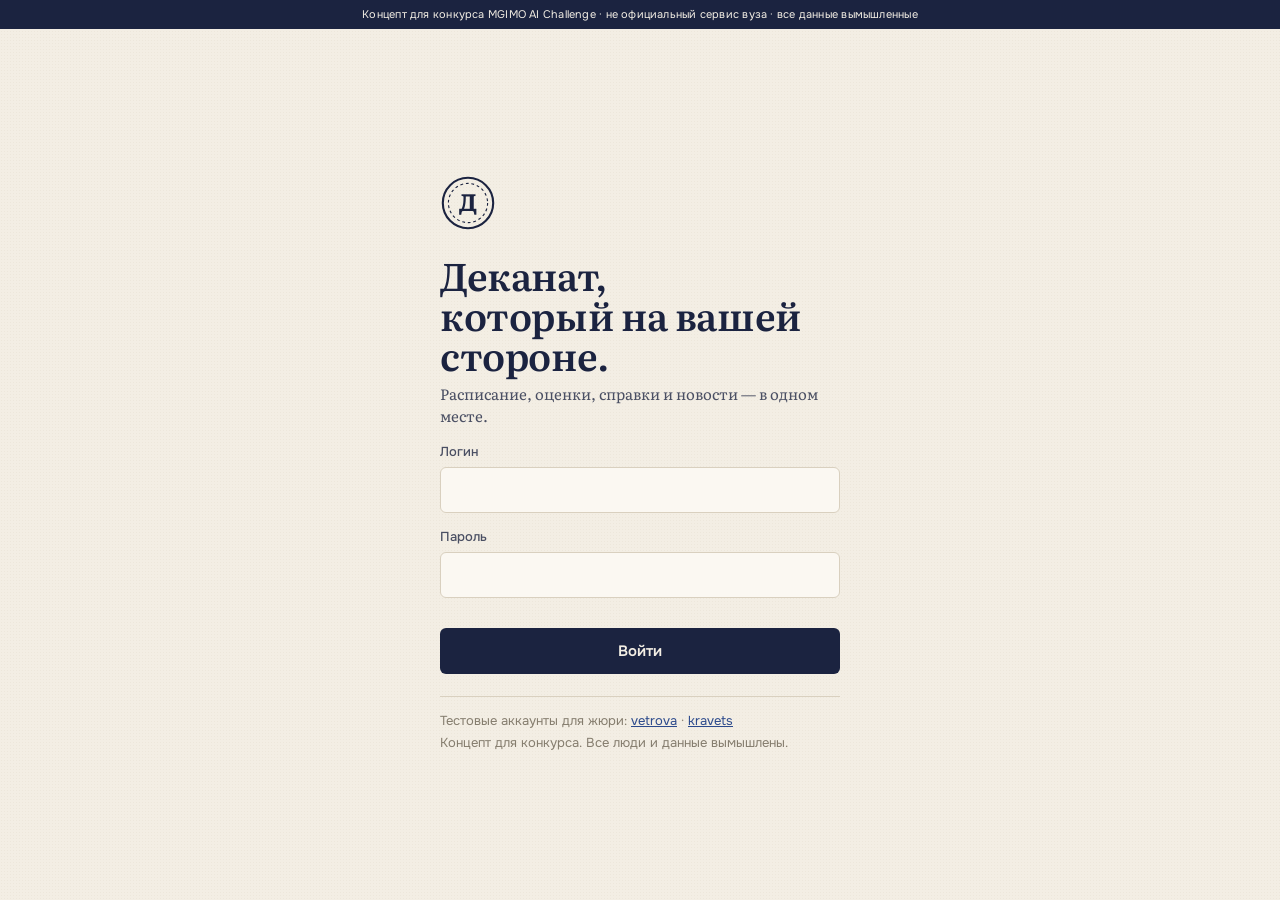
==== site/index.html @ aedb327c "Кабинет студента: вход с шифрованием данных, расписание, успеваемость, заявки, уведомления, профиль " ====
<!doctype html>
<html lang="ru">
<head>
<meta charset="utf-8">
<meta name="viewport" content="width=device-width, initial-scale=1, viewport-fit=cover">
<title>Деканат — концепт кабинета студента</title>
<meta name="description" content="Концепт личного кабинета студента для конкурса MGIMO AI Challenge. Не официальный сервис. Все данные вымышленные.">
<meta name="theme-color" content="#F3EEE4">
<link rel="preconnect" href="https://fonts.googleapis.com">
<link rel="preconnect" href="https://fonts.gstatic.com" crossorigin>
<link href="https://fonts.googleapis.com/css2?family=Literata:opsz,wght@7..72,400;7..72,600;7..72,700&family=Onest:wght@400;500;600&display=swap" rel="stylesheet">
<link rel="stylesheet" href="style.css">
</head>
<body>
<div class="concept">Концепт для конкурса MGIMO AI Challenge · не официальный сервис вуза · все данные вымышленные</div>
<div id="app" aria-live="polite"></div>
<script src="app.js"></script>
</body>
</html>
---- site/style.css ----
:root{
  --paper:#F3EEE4; --card:#FBF8F2; --ink:#1B2340; --ink2:#4A4F63; --muted:#857D6E;
  --rule:#D9D0BF; --red:#B8392A; --green:#2F6B4F; --amber:#A86A12; --blue:#2C4A8C;
  --serif:'Literata',Georgia,serif; --sans:'Onest',system-ui,sans-serif;
}
@media (prefers-color-scheme:dark){:root:not([data-theme="light"]){
  --paper:#13161F; --card:#1B1F2B; --ink:#EDE6D6; --ink2:#B9B2A3; --muted:#8C8576;
  --rule:#2E3342; --red:#E0705F; --green:#6DBE93; --amber:#E0A84E; --blue:#8FA9E8;
}}
:root[data-theme="dark"]{--paper:#13161F; --card:#1B1F2B; --ink:#EDE6D6; --ink2:#B9B2A3; --muted:#8C8576; --rule:#2E3342; --red:#E0705F; --green:#6DBE93; --amber:#E0A84E; --blue:#8FA9E8;}
*{box-sizing:border-box}
html,body{margin:0}
body{background:var(--paper);color:var(--ink);font:400 15px/1.5 var(--sans);-webkit-font-smoothing:antialiased;
  background-image:radial-gradient(rgba(120,100,60,.05) 1px,transparent 1px);background-size:3px 3px}
button,input,select,textarea{font:inherit;color:inherit}
a{color:inherit}
.concept{font-size:11px;letter-spacing:.02em;text-align:center;padding:6px 16px;background:var(--ink);color:var(--paper)}
.wrap{max-width:760px;margin:0 auto;padding:0 16px 110px}
h1,h2,h3{font-family:var(--serif);font-weight:600;margin:0;letter-spacing:-.01em}
.mast{display:flex;align-items:center;justify-content:space-between;padding:18px 0 12px;border-bottom:3px double var(--ink)}
.brand{display:flex;align-items:center;gap:10px;text-decoration:none}
.brand b{font-family:var(--serif);font-size:22px;font-weight:700}
.brand small{display:block;font-size:11px;color:var(--muted);letter-spacing:.08em;text-transform:uppercase}
.seal{width:38px;height:38px;flex:none}
.iconbtn{position:relative;border:1px solid var(--rule);background:var(--card);width:40px;height:40px;border-radius:50%;cursor:pointer;display:grid;place-items:center}
.iconbtn .dot{position:absolute;top:-3px;right:-3px;background:var(--red);color:#fff;font-size:10px;min-width:18px;height:18px;border-radius:9px;display:grid;place-items:center;padding:0 4px}
.dateline{display:flex;justify-content:space-between;font-size:12px;color:var(--muted);text-transform:uppercase;letter-spacing:.08em;padding:8px 0;border-bottom:1px solid var(--rule)}
.lead{padding:22px 0 8px}
.lead h1{font-size:clamp(26px,7vw,40px);line-height:1.12}
.lead p{font-family:var(--serif);font-size:17px;color:var(--ink2);margin:10px 0 0}
.sec{margin-top:26px}
.sec>h2{font-size:13px;font-family:var(--sans);font-weight:600;text-transform:uppercase;letter-spacing:.1em;color:var(--muted);display:flex;justify-content:space-between;align-items:baseline;padding-bottom:6px;border-bottom:1px solid var(--rule);margin-bottom:12px}
.sec>h2 a{text-transform:none;letter-spacing:0;font-weight:500;color:var(--blue);text-decoration:none}
.card{background:var(--card);border:1px solid var(--rule);border-radius:6px;padding:14px 16px}
.grid2{display:grid;gap:12px;grid-template-columns:1fr}
@media(min-width:620px){.grid2{grid-template-columns:1fr 1fr}}
.cls{display:grid;grid-template-columns:62px 1fr;gap:12px;padding:12px 0;border-bottom:1px dashed var(--rule)}
.cls:last-child{border-bottom:0}
.cls .t{font-variant-numeric:tabular-nums;font-weight:600}
.cls .t small{display:block;color:var(--muted);font-weight:400}
.cls h3{font-size:17px}
.cls .meta{color:var(--ink2);font-size:13px}
.cls.off h3,.cls.off .t{text-decoration:line-through;color:var(--muted)}
.cls.now{background:linear-gradient(90deg,rgba(184,57,42,.08),transparent);margin:0 -16px;padding-left:16px;padding-right:16px}
.flag{display:inline-block;font-size:12px;font-weight:600;padding:2px 8px;border-radius:3px;margin-top:6px}
.flag.r{background:rgba(184,57,42,.12);color:var(--red)} .flag.a{background:rgba(168,106,18,.13);color:var(--amber)} .flag.g{background:rgba(47,107,79,.13);color:var(--green)}
.days{display:flex;gap:6px;overflow-x:auto;padding-bottom:4px;margin-bottom:12px;scrollbar-width:none}
.days button{flex:none;border:1px solid var(--rule);background:var(--card);border-radius:6px;padding:8px 12px;cursor:pointer;text-align:center;min-width:54px}
.days button b{display:block;font-family:var(--serif);font-size:18px}
.days button small{font-size:11px;color:var(--muted);text-transform:uppercase}
.days button[aria-pressed="true"]{background:var(--ink);color:var(--paper);border-color:var(--ink)}
.days button[aria-pressed="true"] small{color:inherit;opacity:.7}
.days button .pip{display:block;width:5px;height:5px;border-radius:50%;background:var(--red);margin:3px auto 0}
.big{font-family:var(--serif);font-size:44px;font-weight:700;line-height:1}
.subj{padding:12px 0;border-bottom:1px dashed var(--rule)}
.subj:last-child{border:0}
.subj .row{display:flex;justify-content:space-between;gap:12px;align-items:baseline}
.subj h3{font-size:16px}
.pts{font-family:var(--serif);font-weight:700;font-size:20px;font-variant-numeric:tabular-nums}
.bar{height:6px;background:var(--rule);border-radius:3px;margin:8px 0 4px;position:relative;overflow:hidden}
.bar i{position:absolute;inset:0 auto 0 0;background:var(--ink);border-radius:3px}
.bar.low i{background:var(--red)}
.ticks{display:flex;justify-content:space-between;font-size:11px;color:var(--muted)}
details summary{cursor:pointer;font-size:13px;color:var(--blue);margin-top:4px}
details table{width:100%;font-size:13px;margin-top:6px;border-collapse:collapse}
details td{padding:3px 0;border-bottom:1px dotted var(--rule)} details td:last-child{text-align:right;font-variant-numeric:tabular-nums}
.app{display:flex;justify-content:space-between;align-items:center;gap:12px;padding:14px 0;border-bottom:1px dashed var(--rule);text-decoration:none}
.app:last-child{border:0}
.app h3{font-size:16px}
.app small{color:var(--muted)}
.stamp{flex:none;font-family:var(--serif);font-weight:700;font-size:12px;text-transform:uppercase;letter-spacing:.08em;border:2px solid currentColor;border-radius:4px;padding:4px 8px;transform:rotate(-4deg);opacity:.9}
.stamp.new{color:var(--blue)} .stamp.work{color:var(--amber)} .stamp.ready{color:var(--green)}
.stamp.huge{font-size:22px;padding:8px 16px;border-width:3px;display:inline-block;margin:8px 0}
.tl{list-style:none;padding:0;margin:16px 0 0;border-left:2px solid var(--rule)}
.tl li{position:relative;padding:0 0 18px 18px}
.tl li::before{content:"";position:absolute;left:-7px;top:4px;width:12px;height:12px;border-radius:50%;background:var(--paper);border:2px solid var(--rule)}
.tl li.done::before{background:var(--ink);border-color:var(--ink)}
.tl li b{display:block} .tl li small{color:var(--muted)}
.btn{display:inline-flex;align-items:center;justify-content:center;gap:8px;border:0;background:var(--ink);color:var(--paper);padding:12px 18px;border-radius:6px;font-weight:600;cursor:pointer;text-decoration:none;min-height:44px}
.btn.ghost{background:transparent;color:var(--ink);border:1px solid var(--rule)}
.btn.w{width:100%}
label.f{display:block;margin:14px 0 0;font-size:13px;color:var(--ink2);font-weight:500}
.f input,.f select,.f textarea{display:block;width:100%;margin-top:6px;padding:12px;border:1px solid var(--rule);border-radius:6px;background:var(--card);min-height:44px}
.f input:focus,.f select:focus,.f textarea:focus{outline:2px solid var(--blue);outline-offset:1px}
.chips{display:flex;flex-wrap:wrap;gap:8px;margin-top:6px}
.chips label{border:1px solid var(--rule);border-radius:20px;padding:8px 14px;cursor:pointer;background:var(--card);font-size:14px}
.chips input{position:absolute;opacity:0;pointer-events:none}
.chips label:has(input:checked){background:var(--ink);color:var(--paper);border-color:var(--ink)}
.notice{padding:12px 0;border-bottom:1px dashed var(--rule);display:grid;grid-template-columns:28px 1fr;gap:10px}
.notice:last-child{border:0}
.notice .ic{font-size:18px;line-height:1.3}
.notice h3{font-size:16px} .notice p{margin:2px 0 0;color:var(--ink2);font-size:14px} .notice small{color:var(--muted)}
.notice.unread h3::after{content:"";display:inline-block;width:7px;height:7px;background:var(--red);border-radius:50%;margin-left:6px;vertical-align:middle}
dl.kv{display:grid;grid-template-columns:auto 1fr;gap:8px 16px;margin:0}
dl.kv dt{color:var(--muted);font-size:13px} dl.kv dd{margin:0;font-weight:500}
.empty{text-align:center;color:var(--muted);padding:24px 8px;font-family:var(--serif)}
.tabs{position:fixed;left:0;right:0;bottom:0;background:var(--card);border-top:1px solid var(--rule);display:flex;justify-content:center;padding-bottom:env(safe-area-inset-bottom);z-index:5}
.tabs a{flex:1;max-width:150px;text-align:center;padding:9px 2px 10px;font-size:11px;text-decoration:none;color:var(--muted)}
.tabs a svg{display:block;margin:0 auto 3px;width:22px;height:22px}
.tabs a[aria-current="page"]{color:var(--ink);font-weight:600}
.tabs a[aria-current="page"] svg{stroke:var(--red)}
.login{min-height:calc(100vh - 30px);display:grid;place-items:center;padding:24px 16px}
.login .box{width:100%;max-width:400px}
.login h1{font-size:38px;line-height:1.05;margin:18px 0 8px}
.login p.s{font-family:var(--serif);color:var(--ink2);margin:0 0 10px}
.err{color:var(--red);font-size:14px;margin-top:10px;min-height:20px}
.demo{margin-top:22px;font-size:13px;color:var(--muted);border-top:1px solid var(--rule);padding-top:12px}
.demo button{border:0;background:none;color:var(--blue);cursor:pointer;padding:2px 0;text-decoration:underline}
.spin{width:18px;height:18px;border:2px solid currentColor;border-right-color:transparent;border-radius:50%;animation:s .7s linear infinite}
@keyframes s{to{transform:rotate(360deg)}}
.hint{font-size:12px;color:var(--muted);margin-top:8px}
.back{display:inline-block;margin:16px 0 0;color:var(--blue);text-decoration:none;font-size:14px}
.toast{position:fixed;left:50%;bottom:84px;transform:translateX(-50%);background:var(--ink);color:var(--paper);padding:10px 16px;border-radius:6px;font-size:14px;z-index:9;box-shadow:0 6px 20px rgba(0,0,0,.2)}
:focus-visible{outline:2px solid var(--blue);outline-offset:2px}
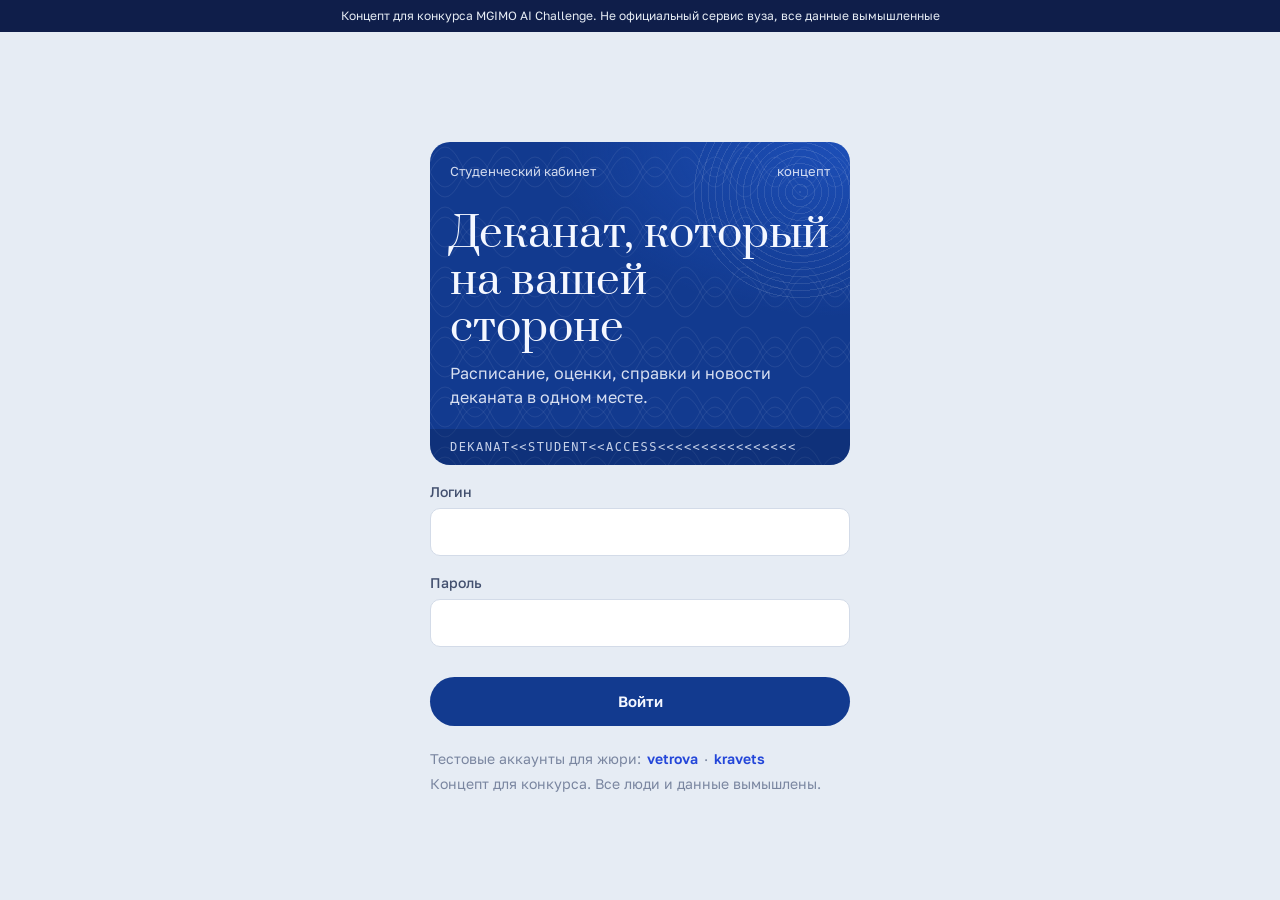
==== commit 8ff901c1: "Новый дизайн: документ студента с гильошем и MRZ, визовые штампы статусов, Prata + Golos Text Co-Aut" ====
--- a/site/index.html
+++ b/site/index.html
@@ -5,14 +5,14 @@
 <meta name="viewport" content="width=device-width, initial-scale=1, viewport-fit=cover">
 <title>Деканат — концепт кабинета студента</title>
 <meta name="description" content="Концепт личного кабинета студента для конкурса MGIMO AI Challenge. Не официальный сервис. Все данные вымышленные.">
-<meta name="theme-color" content="#F3EEE4">
+<meta name="theme-color" content="#E6ECF4">
 <link rel="preconnect" href="https://fonts.googleapis.com">
 <link rel="preconnect" href="https://fonts.gstatic.com" crossorigin>
-<link href="https://fonts.googleapis.com/css2?family=Literata:opsz,wght@7..72,400;7..72,600;7..72,700&family=Onest:wght@400;500;600&display=swap" rel="stylesheet">
+<link href="https://fonts.googleapis.com/css2?family=Prata&family=Golos+Text:wght@400;500;600;700&display=swap" rel="stylesheet">
 <link rel="stylesheet" href="style.css">
 </head>
 <body>
-<div class="concept">Концепт для конкурса MGIMO AI Challenge · не официальный сервис вуза · все данные вымышленные</div>
+<div class="concept">Концепт для конкурса MGIMO AI Challenge. Не официальный сервис вуза, все данные вымышленные</div>
 <div id="app" aria-live="polite"></div>
 <script src="app.js"></script>
 </body>
--- a/site/style.css
+++ b/site/style.css
@@ -1,114 +1,162 @@
 :root{
-  --paper:#F3EEE4; --card:#FBF8F2; --ink:#1B2340; --ink2:#4A4F63; --muted:#857D6E;
-  --rule:#D9D0BF; --red:#B8392A; --green:#2F6B4F; --amber:#A86A12; --blue:#2C4A8C;
-  --serif:'Literata',Georgia,serif; --sans:'Onest',system-ui,sans-serif;
+  --ground:#E6ECF4; --card:#FFFFFF; --ink:#0F1E4A; --ink2:#43506F; --muted:#7A86A0;
+  --rule:#D3DBE8; --cobalt:#2346D9; --red:#C2362B; --green:#127A5C; --amber:#B86F00;
+  --pass:#123A8F; --pass2:#1D4FB8; --on-pass:#F4F7FF;
+  --serif:'Prata',Georgia,serif; --sans:'Golos Text',system-ui,sans-serif;
+  --r-l:20px; --r-m:14px; --r-s:10px;
 }
 @media (prefers-color-scheme:dark){:root:not([data-theme="light"]){
-  --paper:#13161F; --card:#1B1F2B; --ink:#EDE6D6; --ink2:#B9B2A3; --muted:#8C8576;
-  --rule:#2E3342; --red:#E0705F; --green:#6DBE93; --amber:#E0A84E; --blue:#8FA9E8;
+  --ground:#0A1228; --card:#121C38; --ink:#E7ECF8; --ink2:#AEB9D3; --muted:#7D89A6;
+  --rule:#22305A; --cobalt:#7F9BFF; --red:#FF7A6E; --green:#4FD1A5; --amber:#F2B04C;
+  --pass:#1B3C93; --pass2:#2A55C0;
 }}
-:root[data-theme="dark"]{--paper:#13161F; --card:#1B1F2B; --ink:#EDE6D6; --ink2:#B9B2A3; --muted:#8C8576; --rule:#2E3342; --red:#E0705F; --green:#6DBE93; --amber:#E0A84E; --blue:#8FA9E8;}
+:root[data-theme="dark"]{--ground:#0A1228; --card:#121C38; --ink:#E7ECF8; --ink2:#AEB9D3; --muted:#7D89A6; --rule:#22305A; --cobalt:#7F9BFF; --red:#FF7A6E; --green:#4FD1A5; --amber:#F2B04C; --pass:#1B3C93; --pass2:#2A55C0;}
 *{box-sizing:border-box}
 html,body{margin:0}
-body{background:var(--paper);color:var(--ink);font:400 15px/1.5 var(--sans);-webkit-font-smoothing:antialiased;
-  background-image:radial-gradient(rgba(120,100,60,.05) 1px,transparent 1px);background-size:3px 3px}
+body{background:var(--ground);color:var(--ink);font:400 15px/1.5 var(--sans);-webkit-font-smoothing:antialiased}
 button,input,select,textarea{font:inherit;color:inherit}
 a{color:inherit}
-.concept{font-size:11px;letter-spacing:.02em;text-align:center;padding:6px 16px;background:var(--ink);color:var(--paper)}
-.wrap{max-width:760px;margin:0 auto;padding:0 16px 110px}
-h1,h2,h3{font-family:var(--serif);font-weight:600;margin:0;letter-spacing:-.01em}
-.mast{display:flex;align-items:center;justify-content:space-between;padding:18px 0 12px;border-bottom:3px double var(--ink)}
+.concept{font-size:12px;text-align:center;padding:7px 16px;background:var(--ink);color:var(--ground)}
+.wrap{max-width:780px;margin:0 auto;padding:0 16px 120px}
+h1,h2,h3{margin:0;font-weight:400}
+h1,h2{font-family:var(--serif)}
+h3{font-family:var(--sans);font-weight:600}
+.mast{display:flex;align-items:center;justify-content:space-between;padding:16px 0}
 .brand{display:flex;align-items:center;gap:10px;text-decoration:none}
-.brand b{font-family:var(--serif);font-size:22px;font-weight:700}
-.brand small{display:block;font-size:11px;color:var(--muted);letter-spacing:.08em;text-transform:uppercase}
-.seal{width:38px;height:38px;flex:none}
-.iconbtn{position:relative;border:1px solid var(--rule);background:var(--card);width:40px;height:40px;border-radius:50%;cursor:pointer;display:grid;place-items:center}
-.iconbtn .dot{position:absolute;top:-3px;right:-3px;background:var(--red);color:#fff;font-size:10px;min-width:18px;height:18px;border-radius:9px;display:grid;place-items:center;padding:0 4px}
-.dateline{display:flex;justify-content:space-between;font-size:12px;color:var(--muted);text-transform:uppercase;letter-spacing:.08em;padding:8px 0;border-bottom:1px solid var(--rule)}
-.lead{padding:22px 0 8px}
-.lead h1{font-size:clamp(26px,7vw,40px);line-height:1.12}
-.lead p{font-family:var(--serif);font-size:17px;color:var(--ink2);margin:10px 0 0}
-.sec{margin-top:26px}
-.sec>h2{font-size:13px;font-family:var(--sans);font-weight:600;text-transform:uppercase;letter-spacing:.1em;color:var(--muted);display:flex;justify-content:space-between;align-items:baseline;padding-bottom:6px;border-bottom:1px solid var(--rule);margin-bottom:12px}
-.sec>h2 a{text-transform:none;letter-spacing:0;font-weight:500;color:var(--blue);text-decoration:none}
-.card{background:var(--card);border:1px solid var(--rule);border-radius:6px;padding:14px 16px}
+.brand b{font-family:var(--serif);font-weight:400;font-size:24px;line-height:1}
+.brand small{display:block;font-size:12px;color:var(--muted);margin-top:3px}
+.seal{width:40px;height:40px;flex:none;color:var(--pass)}
+.iconbtn{position:relative;border:1px solid var(--rule);background:var(--card);width:44px;height:44px;border-radius:50%;cursor:pointer;display:grid;place-items:center;text-decoration:none}
+.iconbtn .dot{position:absolute;top:-2px;right:-2px;background:var(--red);color:#fff;font-size:11px;font-weight:600;min-width:19px;height:19px;border-radius:10px;display:grid;place-items:center;padding:0 5px;border:2px solid var(--ground)}
+.dateline{display:none}
+
+/* ---- документ студента: гильош + машиночитаемая строка ---- */
+.pass{position:relative;overflow:hidden;border-radius:var(--r-l);padding:20px 20px 0;margin-top:4px;color:var(--on-pass);
+  background:
+    url("data:image/svg+xml,%3Csvg xmlns='http://www.w3.org/2000/svg' width='120' height='60'%3E%3Cg fill='none' stroke='%23ffffff' stroke-opacity='.09' stroke-width='.8'%3E%3Cpath d='M0 30 Q15 0 30 30 T60 30 T90 30 T120 30'/%3E%3Cpath d='M0 30 Q15 60 30 30 T60 30 T90 30 T120 30'/%3E%3Cpath d='M0 20 Q15 -10 30 20 T60 20 T90 20 T120 20'/%3E%3Cpath d='M0 40 Q15 70 30 40 T60 40 T90 40 T120 40'/%3E%3C/g%3E%3C/svg%3E"),
+    radial-gradient(120% 90% at 100% 0%,var(--pass2),transparent 60%),var(--pass)}
+.pass::after{content:"";position:absolute;right:-60px;top:-60px;width:220px;height:220px;border-radius:50%;
+  background:repeating-radial-gradient(circle,rgba(255,255,255,.10) 0 1px,transparent 1px 7px);pointer-events:none}
+.pass .who{display:flex;justify-content:space-between;gap:12px;font-size:13px;opacity:.85;position:relative;z-index:1}
+.pass h1{font-size:clamp(28px,7.4vw,42px);line-height:1.12;margin:22px 0 0;position:relative;z-index:1;max-width:16em}
+.pass p{font-size:16px;margin:10px 0 0;opacity:.88;position:relative;z-index:1;max-width:34em}
+.pass .next{display:flex;gap:14px;align-items:center;margin:20px 0 0;padding:14px;border-radius:var(--r-m);background:rgba(255,255,255,.1);position:relative;z-index:1;backdrop-filter:blur(2px)}
+.pass .next .tm{font-family:var(--serif);font-size:30px;line-height:1}
+.pass .next small{display:block;opacity:.75;font-size:13px}
+.mrz{margin:20px -20px 0;padding:10px 20px;background:rgba(0,0,0,.18);font:500 12px/1.4 ui-monospace,'SFMono-Regular',Consolas,monospace;letter-spacing:.12em;white-space:nowrap;overflow:hidden;text-overflow:clip;opacity:.8;position:relative;z-index:1}
+
+.lead{padding:18px 0 6px}
+.lead h1{font-size:clamp(30px,7.4vw,44px);line-height:1.1}
+.lead p{font-size:16px;color:var(--ink2);margin:8px 0 0;max-width:36em}
+.sec{margin-top:28px}
+.sec>h2{font-size:21px;display:flex;justify-content:space-between;align-items:baseline;gap:12px;margin-bottom:12px}
+.sec>h2 a{font-family:var(--sans);font-size:14px;font-weight:500;color:var(--cobalt);text-decoration:none}
+.card{background:var(--card);border-radius:var(--r-m);padding:6px 18px;box-shadow:0 1px 0 var(--rule),0 10px 30px -18px rgba(15,30,74,.35)}
+.card.pad{padding:18px}
 .grid2{display:grid;gap:12px;grid-template-columns:1fr}
 @media(min-width:620px){.grid2{grid-template-columns:1fr 1fr}}
-.cls{display:grid;grid-template-columns:62px 1fr;gap:12px;padding:12px 0;border-bottom:1px dashed var(--rule)}
+.tile{display:block;text-decoration:none;background:var(--card);border-radius:var(--r-m);padding:18px;box-shadow:0 1px 0 var(--rule),0 10px 30px -18px rgba(15,30,74,.35)}
+.tile small{color:var(--muted);font-size:13px}
+
+.cls{display:grid;grid-template-columns:58px 1fr;gap:14px;padding:14px 0;border-bottom:1px solid var(--rule)}
 .cls:last-child{border-bottom:0}
-.cls .t{font-variant-numeric:tabular-nums;font-weight:600}
-.cls .t small{display:block;color:var(--muted);font-weight:400}
-.cls h3{font-size:17px}
-.cls .meta{color:var(--ink2);font-size:13px}
+.cls .t{font-variant-numeric:tabular-nums;font-weight:600;font-size:16px}
+.cls .t small{display:block;color:var(--muted);font-weight:400;font-size:13px}
+.cls h3{font-size:16px;line-height:1.3}
+.cls .meta{color:var(--ink2);font-size:13px;margin-top:2px}
 .cls.off h3,.cls.off .t{text-decoration:line-through;color:var(--muted)}
-.cls.now{background:linear-gradient(90deg,rgba(184,57,42,.08),transparent);margin:0 -16px;padding-left:16px;padding-right:16px}
-.flag{display:inline-block;font-size:12px;font-weight:600;padding:2px 8px;border-radius:3px;margin-top:6px}
-.flag.r{background:rgba(184,57,42,.12);color:var(--red)} .flag.a{background:rgba(168,106,18,.13);color:var(--amber)} .flag.g{background:rgba(47,107,79,.13);color:var(--green)}
-.days{display:flex;gap:6px;overflow-x:auto;padding-bottom:4px;margin-bottom:12px;scrollbar-width:none}
-.days button{flex:none;border:1px solid var(--rule);background:var(--card);border-radius:6px;padding:8px 12px;cursor:pointer;text-align:center;min-width:54px}
-.days button b{display:block;font-family:var(--serif);font-size:18px}
-.days button small{font-size:11px;color:var(--muted);text-transform:uppercase}
-.days button[aria-pressed="true"]{background:var(--ink);color:var(--paper);border-color:var(--ink)}
-.days button[aria-pressed="true"] small{color:inherit;opacity:.7}
-.days button .pip{display:block;width:5px;height:5px;border-radius:50%;background:var(--red);margin:3px auto 0}
-.big{font-family:var(--serif);font-size:44px;font-weight:700;line-height:1}
-.subj{padding:12px 0;border-bottom:1px dashed var(--rule)}
+.cls.now{position:relative}
+.cls.now::before{content:"";position:absolute;left:-18px;top:12px;bottom:12px;width:3px;border-radius:0 3px 3px 0;background:var(--cobalt)}
+.flag{display:inline-block;font-size:12px;font-weight:600;padding:3px 9px;border-radius:999px;margin-top:7px}
+.flag.r{background:color-mix(in srgb,var(--red) 13%,transparent);color:var(--red)}
+.flag.a{background:color-mix(in srgb,var(--amber) 15%,transparent);color:var(--amber)}
+.flag.g{background:color-mix(in srgb,var(--green) 14%,transparent);color:var(--green)}
+.flag.b{background:color-mix(in srgb,var(--cobalt) 14%,transparent);color:var(--cobalt)}
+
+.days{display:flex;gap:8px;overflow-x:auto;padding:2px 2px 6px;margin:0 -2px 12px;scrollbar-width:none}
+.days button{flex:none;border:0;background:var(--card);border-radius:var(--r-m);padding:10px 0 8px;cursor:pointer;text-align:center;width:56px;box-shadow:0 1px 0 var(--rule)}
+.days button b{display:block;font-family:var(--serif);font-weight:400;font-size:22px;line-height:1.1}
+.days button small{font-size:12px;color:var(--muted)}
+.days button[aria-pressed="true"]{background:var(--pass);color:var(--on-pass)}
+.days button[aria-pressed="true"] small{color:inherit;opacity:.75}
+.days button .pip{display:block;width:6px;height:6px;border-radius:50%;background:var(--red);margin:4px auto 0}
+.days button:not(:has(.pip))::after{content:"";display:block;height:10px}
+
+.big{font-family:var(--serif);font-size:48px;line-height:1.05;margin-top:4px}
+.subj{padding:14px 0;border-bottom:1px solid var(--rule)}
 .subj:last-child{border:0}
 .subj .row{display:flex;justify-content:space-between;gap:12px;align-items:baseline}
 .subj h3{font-size:16px}
-.pts{font-family:var(--serif);font-weight:700;font-size:20px;font-variant-numeric:tabular-nums}
-.bar{height:6px;background:var(--rule);border-radius:3px;margin:8px 0 4px;position:relative;overflow:hidden}
-.bar i{position:absolute;inset:0 auto 0 0;background:var(--ink);border-radius:3px}
+.pts{font-family:var(--serif);font-size:26px;font-variant-numeric:tabular-nums;line-height:1}
+.bar{height:8px;background:var(--rule);border-radius:4px;margin:10px 0 6px;position:relative;overflow:hidden}
+.bar i{position:absolute;inset:0 auto 0 0;background:var(--pass2);border-radius:4px}
 .bar.low i{background:var(--red)}
-.ticks{display:flex;justify-content:space-between;font-size:11px;color:var(--muted)}
-details summary{cursor:pointer;font-size:13px;color:var(--blue);margin-top:4px}
-details table{width:100%;font-size:13px;margin-top:6px;border-collapse:collapse}
-details td{padding:3px 0;border-bottom:1px dotted var(--rule)} details td:last-child{text-align:right;font-variant-numeric:tabular-nums}
-.app{display:flex;justify-content:space-between;align-items:center;gap:12px;padding:14px 0;border-bottom:1px dashed var(--rule);text-decoration:none}
+.ticks{display:flex;justify-content:space-between;gap:10px;font-size:13px;color:var(--muted);align-items:center;flex-wrap:wrap}
+details summary{cursor:pointer;font-size:13px;color:var(--cobalt);margin-top:6px}
+details table{width:100%;font-size:14px;margin-top:6px;border-collapse:collapse}
+details td{padding:5px 0;border-bottom:1px solid var(--rule)} details td:last-child{text-align:right;font-variant-numeric:tabular-nums}
+
+.app{display:flex;justify-content:space-between;align-items:center;gap:12px;padding:16px 0;border-bottom:1px solid var(--rule);text-decoration:none}
 .app:last-child{border:0}
 .app h3{font-size:16px}
 .app small{color:var(--muted)}
-.stamp{flex:none;font-family:var(--serif);font-weight:700;font-size:12px;text-transform:uppercase;letter-spacing:.08em;border:2px solid currentColor;border-radius:4px;padding:4px 8px;transform:rotate(-4deg);opacity:.9}
-.stamp.new{color:var(--blue)} .stamp.work{color:var(--amber)} .stamp.ready{color:var(--green)}
-.stamp.huge{font-size:22px;padding:8px 16px;border-width:3px;display:inline-block;margin:8px 0}
-.tl{list-style:none;padding:0;margin:16px 0 0;border-left:2px solid var(--rule)}
-.tl li{position:relative;padding:0 0 18px 18px}
-.tl li::before{content:"";position:absolute;left:-7px;top:4px;width:12px;height:12px;border-radius:50%;background:var(--paper);border:2px solid var(--rule)}
-.tl li.done::before{background:var(--ink);border-color:var(--ink)}
-.tl li b{display:block} .tl li small{color:var(--muted)}
-.btn{display:inline-flex;align-items:center;justify-content:center;gap:8px;border:0;background:var(--ink);color:var(--paper);padding:12px 18px;border-radius:6px;font-weight:600;cursor:pointer;text-decoration:none;min-height:44px}
-.btn.ghost{background:transparent;color:var(--ink);border:1px solid var(--rule)}
+/* штампы — как визовые отметки: двойной контур, лёгкий наклон, неровная краска */
+.stamp{flex:none;position:relative;font:700 12px/1 var(--sans);letter-spacing:.06em;text-transform:uppercase;padding:7px 10px;border:2px solid currentColor;border-radius:6px;transform:rotate(-5deg);
+  box-shadow:inset 0 0 0 2px var(--card),inset 0 0 0 3px currentColor;
+  -webkit-mask:url("data:image/svg+xml,%3Csvg xmlns='http://www.w3.org/2000/svg' width='80' height='40'%3E%3Cfilter id='n'%3E%3CfeTurbulence baseFrequency='.9' numOctaves='2' seed='4'/%3E%3CfeColorMatrix values='0 0 0 0 0 0 0 0 0 0 0 0 0 0 0 0 0 0 -2.2 2.1'/%3E%3C/filter%3E%3Crect width='80' height='40' filter='url(%23n)'/%3E%3C/svg%3E");
+  mask:url("data:image/svg+xml,%3Csvg xmlns='http://www.w3.org/2000/svg' width='80' height='40'%3E%3Cfilter id='n'%3E%3CfeTurbulence baseFrequency='.9' numOctaves='2' seed='4'/%3E%3CfeColorMatrix values='0 0 0 0 0 0 0 0 0 0 0 0 0 0 0 0 0 0 -2.2 2.1'/%3E%3C/filter%3E%3Crect width='80' height='40' filter='url(%23n)'/%3E%3C/svg%3E")}
+.stamp.new{color:var(--cobalt)} .stamp.work{color:var(--amber)} .stamp.ready{color:var(--green)}
+.stamp.huge{font-size:20px;padding:12px 18px;display:inline-block;margin:14px 0 4px;animation:thud .45s cubic-bezier(.2,1.6,.4,1) both}
+@keyframes thud{from{transform:rotate(-5deg) scale(1.6);opacity:0}to{transform:rotate(-5deg) scale(1);opacity:1}}
+@media (prefers-reduced-motion:reduce){.stamp.huge{animation:none}}
+.tl{list-style:none;padding:0;margin:18px 0 6px 6px;border-left:2px solid var(--rule)}
+.tl li{position:relative;padding:0 0 18px 20px}
+.tl li:last-child{padding-bottom:0}
+.tl li::before{content:"";position:absolute;left:-8px;top:3px;width:14px;height:14px;border-radius:50%;background:var(--card);border:2px solid var(--rule)}
+.tl li.done::before{background:var(--pass2);border-color:var(--pass2)}
+.tl li b{display:block;font-weight:600} .tl li small{color:var(--muted)}
+
+.btn{display:inline-flex;align-items:center;justify-content:center;gap:8px;border:0;background:var(--pass);color:var(--on-pass);padding:13px 20px;border-radius:999px;font-weight:600;cursor:pointer;text-decoration:none;min-height:48px}
+.btn:hover{background:var(--pass2)}
+.btn.ghost{background:var(--card);color:var(--ink);box-shadow:inset 0 0 0 1px var(--rule)}
 .btn.w{width:100%}
-label.f{display:block;margin:14px 0 0;font-size:13px;color:var(--ink2);font-weight:500}
-.f input,.f select,.f textarea{display:block;width:100%;margin-top:6px;padding:12px;border:1px solid var(--rule);border-radius:6px;background:var(--card);min-height:44px}
-.f input:focus,.f select:focus,.f textarea:focus{outline:2px solid var(--blue);outline-offset:1px}
+label.f{display:block;margin:16px 0 0;font-size:14px;color:var(--ink2);font-weight:500}
+.f input,.f select,.f textarea{display:block;width:100%;margin-top:6px;padding:12px 14px;border:1px solid var(--rule);border-radius:var(--r-s);background:var(--card);min-height:48px}
+.f input:focus,.f select:focus,.f textarea:focus{outline:2px solid var(--cobalt);outline-offset:1px;border-color:transparent}
 .chips{display:flex;flex-wrap:wrap;gap:8px;margin-top:6px}
-.chips label{border:1px solid var(--rule);border-radius:20px;padding:8px 14px;cursor:pointer;background:var(--card);font-size:14px}
+.chips label{border:1px solid var(--rule);border-radius:999px;padding:9px 16px;cursor:pointer;background:var(--card);font-size:14px}
 .chips input{position:absolute;opacity:0;pointer-events:none}
-.chips label:has(input:checked){background:var(--ink);color:var(--paper);border-color:var(--ink)}
-.notice{padding:12px 0;border-bottom:1px dashed var(--rule);display:grid;grid-template-columns:28px 1fr;gap:10px}
+.chips label:has(input:checked){background:var(--pass);color:var(--on-pass);border-color:var(--pass)}
+.chips label:has(input:focus-visible){outline:2px solid var(--cobalt);outline-offset:2px}
+
+.notice{padding:14px 0;border-bottom:1px solid var(--rule);display:grid;grid-template-columns:34px 1fr;gap:12px}
 .notice:last-child{border:0}
-.notice .ic{font-size:18px;line-height:1.3}
-.notice h3{font-size:16px} .notice p{margin:2px 0 0;color:var(--ink2);font-size:14px} .notice small{color:var(--muted)}
-.notice.unread h3::after{content:"";display:inline-block;width:7px;height:7px;background:var(--red);border-radius:50%;margin-left:6px;vertical-align:middle}
-dl.kv{display:grid;grid-template-columns:auto 1fr;gap:8px 16px;margin:0}
-dl.kv dt{color:var(--muted);font-size:13px} dl.kv dd{margin:0;font-weight:500}
-.empty{text-align:center;color:var(--muted);padding:24px 8px;font-family:var(--serif)}
-.tabs{position:fixed;left:0;right:0;bottom:0;background:var(--card);border-top:1px solid var(--rule);display:flex;justify-content:center;padding-bottom:env(safe-area-inset-bottom);z-index:5}
-.tabs a{flex:1;max-width:150px;text-align:center;padding:9px 2px 10px;font-size:11px;text-decoration:none;color:var(--muted)}
-.tabs a svg{display:block;margin:0 auto 3px;width:22px;height:22px}
-.tabs a[aria-current="page"]{color:var(--ink);font-weight:600}
-.tabs a[aria-current="page"] svg{stroke:var(--red)}
-.login{min-height:calc(100vh - 30px);display:grid;place-items:center;padding:24px 16px}
-.login .box{width:100%;max-width:400px}
-.login h1{font-size:38px;line-height:1.05;margin:18px 0 8px}
-.login p.s{font-family:var(--serif);color:var(--ink2);margin:0 0 10px}
+.notice .ic{width:34px;height:34px;border-radius:50%;display:grid;place-items:center;font-size:15px;background:color-mix(in srgb,var(--cobalt) 12%,transparent);color:var(--cobalt)}
+.notice .ic.change{background:color-mix(in srgb,var(--amber) 15%,transparent);color:var(--amber)}
+.notice .ic.deadline{background:color-mix(in srgb,var(--red) 13%,transparent);color:var(--red)}
+.notice h3{font-size:16px;line-height:1.3} .notice p{margin:3px 0 0;color:var(--ink2);font-size:14px} .notice small{color:var(--muted)}
+.notice.unread h3::after{content:"";display:inline-block;width:8px;height:8px;background:var(--red);border-radius:50%;margin-left:8px;vertical-align:middle}
+dl.kv{display:grid;grid-template-columns:auto 1fr;gap:10px 18px;margin:0}
+dl.kv dt{color:var(--muted);font-size:14px} dl.kv dd{margin:0;font-weight:500}
+.empty{text-align:center;color:var(--muted);padding:28px 8px}
+.empty h2{color:var(--ink);font-size:24px;margin-bottom:6px}
+
+.tabs{position:fixed;left:50%;transform:translateX(-50%);bottom:calc(12px + env(safe-area-inset-bottom));width:min(560px,calc(100% - 24px));background:color-mix(in srgb,var(--card) 86%,transparent);backdrop-filter:blur(14px);-webkit-backdrop-filter:blur(14px);border-radius:999px;display:flex;padding:6px;z-index:5;box-shadow:0 1px 0 var(--rule),0 18px 40px -16px rgba(15,30,74,.45)}
+.tabs a{flex:1;text-align:center;padding:7px 2px 6px;font-size:11px;text-decoration:none;color:var(--muted);border-radius:999px}
+.tabs a svg{display:block;margin:0 auto 2px;width:22px;height:22px}
+.tabs a[aria-current="page"]{color:var(--on-pass);background:var(--pass);font-weight:600}
+
+.login{min-height:calc(100vh - 32px);display:grid;place-items:center;padding:28px 16px}
+.login .box{width:100%;max-width:420px}
+.login .pass{padding-bottom:0}
+.login .pass h1{margin-top:28px}
+.login form{margin-top:8px}
 .err{color:var(--red);font-size:14px;margin-top:10px;min-height:20px}
-.demo{margin-top:22px;font-size:13px;color:var(--muted);border-top:1px solid var(--rule);padding-top:12px}
-.demo button{border:0;background:none;color:var(--blue);cursor:pointer;padding:2px 0;text-decoration:underline}
+.demo{margin-top:18px;font-size:14px;color:var(--muted)}
+.demo button{border:0;background:none;color:var(--cobalt);cursor:pointer;padding:4px 2px;font-weight:600}
 .spin{width:18px;height:18px;border:2px solid currentColor;border-right-color:transparent;border-radius:50%;animation:s .7s linear infinite}
 @keyframes s{to{transform:rotate(360deg)}}
-.hint{font-size:12px;color:var(--muted);margin-top:8px}
-.back{display:inline-block;margin:16px 0 0;color:var(--blue);text-decoration:none;font-size:14px}
-.toast{position:fixed;left:50%;bottom:84px;transform:translateX(-50%);background:var(--ink);color:var(--paper);padding:10px 16px;border-radius:6px;font-size:14px;z-index:9;box-shadow:0 6px 20px rgba(0,0,0,.2)}
-:focus-visible{outline:2px solid var(--blue);outline-offset:2px}
+.hint{font-size:13px;color:var(--muted);margin-top:8px}
+.back{display:inline-block;margin:8px 0 0;color:var(--cobalt);text-decoration:none;font-size:15px;font-weight:500}
+.toast{position:fixed;left:50%;bottom:96px;transform:translateX(-50%);background:var(--ink);color:var(--ground);padding:12px 18px;border-radius:999px;font-size:14px;z-index:9}
+:focus-visible{outline:2px solid var(--cobalt);outline-offset:2px}
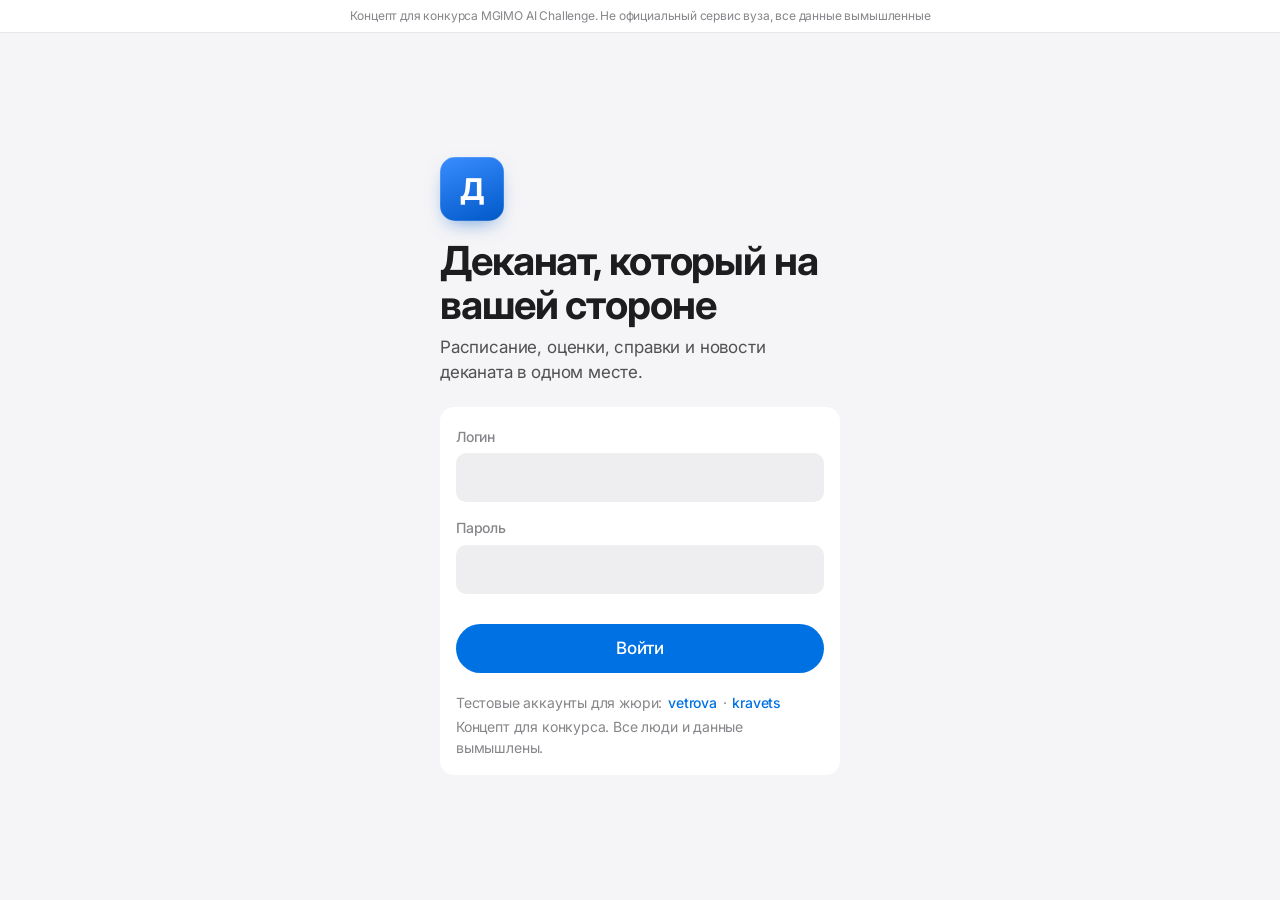
==== commit 7cde7915: "Дизайн в стиле Apple и Notion, плавные переходы View Transitions, круговая смена темы Co-Authored-By" ====
--- a/site/index.html
+++ b/site/index.html
@@ -5,10 +5,10 @@
 <meta name="viewport" content="width=device-width, initial-scale=1, viewport-fit=cover">
 <title>Деканат — концепт кабинета студента</title>
 <meta name="description" content="Концепт личного кабинета студента для конкурса MGIMO AI Challenge. Не официальный сервис. Все данные вымышленные.">
-<meta name="theme-color" content="#E6ECF4">
+<meta name="theme-color" content="#F5F5F7">
 <link rel="preconnect" href="https://fonts.googleapis.com">
 <link rel="preconnect" href="https://fonts.gstatic.com" crossorigin>
-<link href="https://fonts.googleapis.com/css2?family=Prata&family=Golos+Text:wght@400;500;600;700&display=swap" rel="stylesheet">
+<link href="https://fonts.googleapis.com/css2?family=Inter:wght@400;500;600;700&display=swap" rel="stylesheet">
 <link rel="stylesheet" href="style.css">
 </head>
 <body>
--- a/site/style.css
+++ b/site/style.css
@@ -1,162 +1,181 @@
+/* Стиль: Apple (системный шрифт, сгруппированные списки, стеклянная навигация) + Notion (тихая типографика, свойства, статусы-метки). */
 :root{
-  --ground:#E6ECF4; --card:#FFFFFF; --ink:#0F1E4A; --ink2:#43506F; --muted:#7A86A0;
-  --rule:#D3DBE8; --cobalt:#2346D9; --red:#C2362B; --green:#127A5C; --amber:#B86F00;
-  --pass:#123A8F; --pass2:#1D4FB8; --on-pass:#F4F7FF;
-  --serif:'Prata',Georgia,serif; --sans:'Golos Text',system-ui,sans-serif;
-  --r-l:20px; --r-m:14px; --r-s:10px;
+  --ground:#F5F5F7; --card:#FFFFFF; --ink:#1D1D1F; --ink2:#515154; --muted:#86868B;
+  --rule:rgba(0,0,0,.09); --fill:rgba(118,118,128,.12); --blue:#0071E3; --red:#E5484D;
+  --n-blue-bg:#E7F0FB; --n-blue:#2F6DB5; --n-yel-bg:#FBF0DC; --n-yel:#9A6400; --n-grn-bg:#E3F3EA; --n-grn:#2A7A4B; --n-red-bg:#FCE8E8; --n-red:#C23B3B;
+  --sans:-apple-system,BlinkMacSystemFont,'SF Pro Text','Inter',system-ui,sans-serif;
+  --display:-apple-system,BlinkMacSystemFont,'SF Pro Display','Inter',system-ui,sans-serif;
+  --r-m:14px; --r-s:10px;
 }
 @media (prefers-color-scheme:dark){:root:not([data-theme="light"]){
-  --ground:#0A1228; --card:#121C38; --ink:#E7ECF8; --ink2:#AEB9D3; --muted:#7D89A6;
-  --rule:#22305A; --cobalt:#7F9BFF; --red:#FF7A6E; --green:#4FD1A5; --amber:#F2B04C;
-  --pass:#1B3C93; --pass2:#2A55C0;
+  --ground:#000000; --card:#1C1C1E; --ink:#F5F5F7; --ink2:#C7C7CC; --muted:#8E8E93; --rule:rgba(255,255,255,.12); --fill:rgba(118,118,128,.24);
+  --blue:#2997FF; --red:#FF6961;
+  --n-blue-bg:rgba(41,151,255,.16); --n-blue:#64B0FF; --n-yel-bg:rgba(255,179,64,.16); --n-yel:#FFC46B; --n-grn-bg:rgba(50,215,75,.15); --n-grn:#5EE07A; --n-red-bg:rgba(255,105,97,.16); --n-red:#FF8A84;
 }}
-:root[data-theme="dark"]{--ground:#0A1228; --card:#121C38; --ink:#E7ECF8; --ink2:#AEB9D3; --muted:#7D89A6; --rule:#22305A; --cobalt:#7F9BFF; --red:#FF7A6E; --green:#4FD1A5; --amber:#F2B04C; --pass:#1B3C93; --pass2:#2A55C0;}
+:root[data-theme="dark"]{--ground:#000000; --card:#1C1C1E; --ink:#F5F5F7; --ink2:#C7C7CC; --muted:#8E8E93; --rule:rgba(255,255,255,.12); --fill:rgba(118,118,128,.24);
+  --blue:#2997FF; --red:#FF6961;
+  --n-blue-bg:rgba(41,151,255,.16); --n-blue:#64B0FF; --n-yel-bg:rgba(255,179,64,.16); --n-yel:#FFC46B; --n-grn-bg:rgba(50,215,75,.15); --n-grn:#5EE07A; --n-red-bg:rgba(255,105,97,.16); --n-red:#FF8A84;}
 *{box-sizing:border-box}
 html,body{margin:0}
-body{background:var(--ground);color:var(--ink);font:400 15px/1.5 var(--sans);-webkit-font-smoothing:antialiased}
-button,input,select,textarea{font:inherit;color:inherit}
+body{background:var(--ground);color:var(--ink);font:400 16px/1.47 var(--sans);letter-spacing:-.011em;-webkit-font-smoothing:antialiased}
+button,input,select,textarea{font:inherit;color:inherit;letter-spacing:inherit}
 a{color:inherit}
-.concept{font-size:12px;text-align:center;padding:7px 16px;background:var(--ink);color:var(--ground)}
-.wrap{max-width:780px;margin:0 auto;padding:0 16px 120px}
-h1,h2,h3{margin:0;font-weight:400}
-h1,h2{font-family:var(--serif)}
-h3{font-family:var(--sans);font-weight:600}
-.mast{display:flex;align-items:center;justify-content:space-between;padding:16px 0}
+.concept{font-size:12px;text-align:center;padding:7px 16px;color:var(--muted);background:var(--card);border-bottom:.5px solid var(--rule)}
+.wrap{max-width:720px;margin:0 auto;padding:0 16px 120px}
+h1,h2,h3{margin:0}
+.mast{display:flex;align-items:center;justify-content:space-between;padding:14px 0 4px}
 .brand{display:flex;align-items:center;gap:10px;text-decoration:none}
-.brand b{font-family:var(--serif);font-weight:400;font-size:24px;line-height:1}
-.brand small{display:block;font-size:12px;color:var(--muted);margin-top:3px}
-.seal{width:40px;height:40px;flex:none;color:var(--pass)}
-.iconbtn{position:relative;border:1px solid var(--rule);background:var(--card);width:44px;height:44px;border-radius:50%;cursor:pointer;display:grid;place-items:center;text-decoration:none}
-.iconbtn .dot{position:absolute;top:-2px;right:-2px;background:var(--red);color:#fff;font-size:11px;font-weight:600;min-width:19px;height:19px;border-radius:10px;display:grid;place-items:center;padding:0 5px;border:2px solid var(--ground)}
-.dateline{display:none}
+.brand b{font:600 17px/1.2 var(--display);letter-spacing:-.02em}
+.brand small{display:block;font-size:12px;color:var(--muted)}
+.seal{width:34px;height:34px;flex:none;color:var(--ink)}
+.iconbtn{position:relative;border:0;background:var(--fill);width:38px;height:38px;border-radius:50%;cursor:pointer;display:grid;place-items:center;text-decoration:none;color:var(--ink)}
+.iconbtn .dot{position:absolute;top:-3px;right:-3px;background:var(--red);color:#fff;font-size:11px;font-weight:600;min-width:19px;height:19px;border-radius:10px;display:grid;place-items:center;padding:0 5px;border:2px solid var(--ground)}
+.dateline,.mrz{display:none}
 
-/* ---- документ студента: гильош + машиночитаемая строка ---- */
-.pass{position:relative;overflow:hidden;border-radius:var(--r-l);padding:20px 20px 0;margin-top:4px;color:var(--on-pass);
-  background:
-    url("data:image/svg+xml,%3Csvg xmlns='http://www.w3.org/2000/svg' width='120' height='60'%3E%3Cg fill='none' stroke='%23ffffff' stroke-opacity='.09' stroke-width='.8'%3E%3Cpath d='M0 30 Q15 0 30 30 T60 30 T90 30 T120 30'/%3E%3Cpath d='M0 30 Q15 60 30 30 T60 30 T90 30 T120 30'/%3E%3Cpath d='M0 20 Q15 -10 30 20 T60 20 T90 20 T120 20'/%3E%3Cpath d='M0 40 Q15 70 30 40 T60 40 T90 40 T120 40'/%3E%3C/g%3E%3C/svg%3E"),
-    radial-gradient(120% 90% at 100% 0%,var(--pass2),transparent 60%),var(--pass)}
-.pass::after{content:"";position:absolute;right:-60px;top:-60px;width:220px;height:220px;border-radius:50%;
-  background:repeating-radial-gradient(circle,rgba(255,255,255,.10) 0 1px,transparent 1px 7px);pointer-events:none}
-.pass .who{display:flex;justify-content:space-between;gap:12px;font-size:13px;opacity:.85;position:relative;z-index:1}
-.pass h1{font-size:clamp(28px,7.4vw,42px);line-height:1.12;margin:22px 0 0;position:relative;z-index:1;max-width:16em}
-.pass p{font-size:16px;margin:10px 0 0;opacity:.88;position:relative;z-index:1;max-width:34em}
-.pass .next{display:flex;gap:14px;align-items:center;margin:20px 0 0;padding:14px;border-radius:var(--r-m);background:rgba(255,255,255,.1);position:relative;z-index:1;backdrop-filter:blur(2px)}
-.pass .next .tm{font-family:var(--serif);font-size:30px;line-height:1}
-.pass .next small{display:block;opacity:.75;font-size:13px}
-.mrz{margin:20px -20px 0;padding:10px 20px;background:rgba(0,0,0,.18);font:500 12px/1.4 ui-monospace,'SFMono-Regular',Consolas,monospace;letter-spacing:.12em;white-space:nowrap;overflow:hidden;text-overflow:clip;opacity:.8;position:relative;z-index:1}
-
-.lead{padding:18px 0 6px}
-.lead h1{font-size:clamp(30px,7.4vw,44px);line-height:1.1}
-.lead p{font-size:16px;color:var(--ink2);margin:8px 0 0;max-width:36em}
-.sec{margin-top:28px}
-.sec>h2{font-size:21px;display:flex;justify-content:space-between;align-items:baseline;gap:12px;margin-bottom:12px}
-.sec>h2 a{font-family:var(--sans);font-size:14px;font-weight:500;color:var(--cobalt);text-decoration:none}
-.card{background:var(--card);border-radius:var(--r-m);padding:6px 18px;box-shadow:0 1px 0 var(--rule),0 10px 30px -18px rgba(15,30,74,.35)}
-.card.pad{padding:18px}
+/* Главная: крупный заголовок iOS */
+.pass{padding:22px 0 4px}
+.pass .who{display:flex;justify-content:space-between;gap:6px;font-size:15px;color:var(--muted);font-weight:500}
+.pass .who + .who{display:none}
+.pass h1{font:700 clamp(30px,8vw,40px)/1.1 var(--display);letter-spacing:-.028em;margin-top:6px}
+.pass p{font-size:17px;color:var(--ink2);margin:8px 0 0;max-width:34em}
+.lead{padding:22px 0 6px}
+.lead h1{font:700 clamp(30px,8vw,40px)/1.1 var(--display);letter-spacing:-.028em}
+.lead p{font-size:17px;color:var(--ink2);margin:8px 0 0;max-width:36em}
+.sec{margin-top:30px}
+.sec>h2{font:600 20px/1.25 var(--display);letter-spacing:-.02em;display:flex;justify-content:space-between;align-items:baseline;gap:12px;margin:0 0 10px 2px}
+.sec>h2 a{font:400 16px var(--sans);color:var(--blue);text-decoration:none}
+.card{background:var(--card);border-radius:var(--r-m);padding:0 16px}
+.card.pad{padding:16px}
 .grid2{display:grid;gap:12px;grid-template-columns:1fr}
 @media(min-width:620px){.grid2{grid-template-columns:1fr 1fr}}
-.tile{display:block;text-decoration:none;background:var(--card);border-radius:var(--r-m);padding:18px;box-shadow:0 1px 0 var(--rule),0 10px 30px -18px rgba(15,30,74,.35)}
-.tile small{color:var(--muted);font-size:13px}
+.tile{display:block;text-decoration:none;background:var(--card);border-radius:var(--r-m);padding:16px}
+.tile small{color:var(--muted);font-size:14px}
 
-.cls{display:grid;grid-template-columns:58px 1fr;gap:14px;padding:14px 0;border-bottom:1px solid var(--rule)}
+.cls{display:grid;grid-template-columns:52px 1fr;gap:14px;padding:13px 0;border-bottom:.5px solid var(--rule)}
 .cls:last-child{border-bottom:0}
-.cls .t{font-variant-numeric:tabular-nums;font-weight:600;font-size:16px}
+.cls .t{font-variant-numeric:tabular-nums;font-weight:600;font-size:15px}
 .cls .t small{display:block;color:var(--muted);font-weight:400;font-size:13px}
-.cls h3{font-size:16px;line-height:1.3}
-.cls .meta{color:var(--ink2);font-size:13px;margin-top:2px}
+.cls h3{font-size:16px;font-weight:600;line-height:1.3;letter-spacing:-.015em}
+.cls .meta{color:var(--muted);font-size:14px;margin-top:1px}
 .cls.off h3,.cls.off .t{text-decoration:line-through;color:var(--muted)}
 .cls.now{position:relative}
-.cls.now::before{content:"";position:absolute;left:-18px;top:12px;bottom:12px;width:3px;border-radius:0 3px 3px 0;background:var(--cobalt)}
-.flag{display:inline-block;font-size:12px;font-weight:600;padding:3px 9px;border-radius:999px;margin-top:7px}
-.flag.r{background:color-mix(in srgb,var(--red) 13%,transparent);color:var(--red)}
-.flag.a{background:color-mix(in srgb,var(--amber) 15%,transparent);color:var(--amber)}
-.flag.g{background:color-mix(in srgb,var(--green) 14%,transparent);color:var(--green)}
-.flag.b{background:color-mix(in srgb,var(--cobalt) 14%,transparent);color:var(--cobalt)}
+.cls.now::before{content:"";position:absolute;left:-16px;top:12px;bottom:12px;width:3px;border-radius:0 3px 3px 0;background:var(--blue)}
+/* Notion-метки */
+.flag{display:inline-block;font-size:13px;font-weight:500;padding:1px 7px;border-radius:5px;margin-top:6px;line-height:1.5}
+.flag.r{background:var(--n-red-bg);color:var(--n-red)} .flag.a{background:var(--n-yel-bg);color:var(--n-yel)}
+.flag.g{background:var(--n-grn-bg);color:var(--n-grn)} .flag.b{background:var(--n-blue-bg);color:var(--n-blue)}
 
-.days{display:flex;gap:8px;overflow-x:auto;padding:2px 2px 6px;margin:0 -2px 12px;scrollbar-width:none}
-.days button{flex:none;border:0;background:var(--card);border-radius:var(--r-m);padding:10px 0 8px;cursor:pointer;text-align:center;width:56px;box-shadow:0 1px 0 var(--rule)}
-.days button b{display:block;font-family:var(--serif);font-weight:400;font-size:22px;line-height:1.1}
+/* iOS segmented control */
+.days{display:flex;gap:2px;padding:2px;margin:0 0 14px;background:var(--fill);border-radius:10px;overflow-x:auto;scrollbar-width:none}
+.days button{flex:1;min-width:48px;border:0;background:transparent;border-radius:8px;padding:6px 0 5px;cursor:pointer;text-align:center;position:relative}
+.days button b{display:block;font:600 17px/1.2 var(--display)}
 .days button small{font-size:12px;color:var(--muted)}
-.days button[aria-pressed="true"]{background:var(--pass);color:var(--on-pass)}
-.days button[aria-pressed="true"] small{color:inherit;opacity:.75}
-.days button .pip{display:block;width:6px;height:6px;border-radius:50%;background:var(--red);margin:4px auto 0}
-.days button:not(:has(.pip))::after{content:"";display:block;height:10px}
+.days button[aria-pressed="true"]{background:var(--card);box-shadow:0 3px 8px rgba(0,0,0,.12),0 0 0 .5px rgba(0,0,0,.04)}
+.days button .pip{position:absolute;top:6px;right:8px;width:6px;height:6px;border-radius:50%;background:var(--red)}
 
-.big{font-family:var(--serif);font-size:48px;line-height:1.05;margin-top:4px}
-.subj{padding:14px 0;border-bottom:1px solid var(--rule)}
+.big{font:700 44px/1.05 var(--display);letter-spacing:-.03em;margin-top:6px}
+.subj{padding:14px 0;border-bottom:.5px solid var(--rule)}
 .subj:last-child{border:0}
 .subj .row{display:flex;justify-content:space-between;gap:12px;align-items:baseline}
-.subj h3{font-size:16px}
-.pts{font-family:var(--serif);font-size:26px;font-variant-numeric:tabular-nums;line-height:1}
-.bar{height:8px;background:var(--rule);border-radius:4px;margin:10px 0 6px;position:relative;overflow:hidden}
-.bar i{position:absolute;inset:0 auto 0 0;background:var(--pass2);border-radius:4px}
+.subj h3{font-size:16px;font-weight:600;letter-spacing:-.015em}
+.pts{font:600 20px/1 var(--display);font-variant-numeric:tabular-nums}
+.bar{height:6px;background:var(--fill);border-radius:3px;margin:10px 0 7px;position:relative;overflow:hidden}
+.bar i{position:absolute;inset:0 auto 0 0;background:var(--blue);border-radius:3px}
 .bar.low i{background:var(--red)}
 .ticks{display:flex;justify-content:space-between;gap:10px;font-size:13px;color:var(--muted);align-items:center;flex-wrap:wrap}
-details summary{cursor:pointer;font-size:13px;color:var(--cobalt);margin-top:6px}
+details summary{cursor:pointer;font-size:14px;color:var(--blue);margin-top:6px;list-style:none}
+details summary::-webkit-details-marker{display:none}
+details summary::before{content:"›";display:inline-block;margin-right:6px;transition:transform .2s ease}
+details[open] summary::before{transform:rotate(90deg)}
 details table{width:100%;font-size:14px;margin-top:6px;border-collapse:collapse}
-details td{padding:5px 0;border-bottom:1px solid var(--rule)} details td:last-child{text-align:right;font-variant-numeric:tabular-nums}
+details td{padding:6px 0;border-bottom:.5px solid var(--rule)} details td:last-child{text-align:right;font-variant-numeric:tabular-nums}
 
-.app{display:flex;justify-content:space-between;align-items:center;gap:12px;padding:16px 0;border-bottom:1px solid var(--rule);text-decoration:none}
+.app{display:flex;justify-content:space-between;align-items:center;gap:12px;padding:14px 0;border-bottom:.5px solid var(--rule);text-decoration:none}
 .app:last-child{border:0}
-.app h3{font-size:16px}
-.app small{color:var(--muted)}
-/* штампы — как визовые отметки: двойной контур, лёгкий наклон, неровная краска */
-.stamp{flex:none;position:relative;font:700 12px/1 var(--sans);letter-spacing:.06em;text-transform:uppercase;padding:7px 10px;border:2px solid currentColor;border-radius:6px;transform:rotate(-5deg);
-  box-shadow:inset 0 0 0 2px var(--card),inset 0 0 0 3px currentColor;
-  -webkit-mask:url("data:image/svg+xml,%3Csvg xmlns='http://www.w3.org/2000/svg' width='80' height='40'%3E%3Cfilter id='n'%3E%3CfeTurbulence baseFrequency='.9' numOctaves='2' seed='4'/%3E%3CfeColorMatrix values='0 0 0 0 0 0 0 0 0 0 0 0 0 0 0 0 0 0 -2.2 2.1'/%3E%3C/filter%3E%3Crect width='80' height='40' filter='url(%23n)'/%3E%3C/svg%3E");
-  mask:url("data:image/svg+xml,%3Csvg xmlns='http://www.w3.org/2000/svg' width='80' height='40'%3E%3Cfilter id='n'%3E%3CfeTurbulence baseFrequency='.9' numOctaves='2' seed='4'/%3E%3CfeColorMatrix values='0 0 0 0 0 0 0 0 0 0 0 0 0 0 0 0 0 0 -2.2 2.1'/%3E%3C/filter%3E%3Crect width='80' height='40' filter='url(%23n)'/%3E%3C/svg%3E")}
-.stamp.new{color:var(--cobalt)} .stamp.work{color:var(--amber)} .stamp.ready{color:var(--green)}
-.stamp.huge{font-size:20px;padding:12px 18px;display:inline-block;margin:14px 0 4px;animation:thud .45s cubic-bezier(.2,1.6,.4,1) both}
-@keyframes thud{from{transform:rotate(-5deg) scale(1.6);opacity:0}to{transform:rotate(-5deg) scale(1);opacity:1}}
-@media (prefers-reduced-motion:reduce){.stamp.huge{animation:none}}
-.tl{list-style:none;padding:0;margin:18px 0 6px 6px;border-left:2px solid var(--rule)}
+.app h3{font-size:16px;font-weight:600;letter-spacing:-.015em}
+.app small{color:var(--muted);font-size:14px}
+/* статус как Notion status: точка + подпись */
+.stamp{flex:none;display:inline-flex;align-items:center;gap:6px;font-size:13px;font-weight:500;line-height:1.5;padding:1px 9px 1px 8px;border-radius:999px}
+.stamp::before{content:"";width:7px;height:7px;border-radius:50%;background:currentColor}
+.stamp.new{background:var(--n-blue-bg);color:var(--n-blue)} .stamp.work{background:var(--n-yel-bg);color:var(--n-yel)} .stamp.ready{background:var(--n-grn-bg);color:var(--n-grn)}
+.stamp.huge{font-size:15px;padding:4px 12px 4px 10px;margin:12px 0 2px;animation:pop .4s cubic-bezier(.3,1.4,.5,1) both}
+@keyframes pop{from{transform:scale(.85);opacity:0}}
+.tl{list-style:none;padding:0;margin:16px 0 4px 6px;border-left:2px solid var(--rule)}
 .tl li{position:relative;padding:0 0 18px 20px}
 .tl li:last-child{padding-bottom:0}
-.tl li::before{content:"";position:absolute;left:-8px;top:3px;width:14px;height:14px;border-radius:50%;background:var(--card);border:2px solid var(--rule)}
-.tl li.done::before{background:var(--pass2);border-color:var(--pass2)}
-.tl li b{display:block;font-weight:600} .tl li small{color:var(--muted)}
+.tl li::before{content:"";position:absolute;left:-8px;top:4px;width:14px;height:14px;border-radius:50%;background:var(--card);border:2px solid var(--rule);box-sizing:border-box}
+.tl li.done::before{background:var(--blue);border-color:var(--blue)}
+.tl li b{display:block;font-weight:600} .tl li small{color:var(--muted);font-size:14px}
 
-.btn{display:inline-flex;align-items:center;justify-content:center;gap:8px;border:0;background:var(--pass);color:var(--on-pass);padding:13px 20px;border-radius:999px;font-weight:600;cursor:pointer;text-decoration:none;min-height:48px}
-.btn:hover{background:var(--pass2)}
-.btn.ghost{background:var(--card);color:var(--ink);box-shadow:inset 0 0 0 1px var(--rule)}
+.btn{display:inline-flex;align-items:center;justify-content:center;gap:8px;border:0;background:var(--blue);color:#fff;padding:12px 22px;border-radius:999px;font-weight:500;font-size:17px;cursor:pointer;text-decoration:none;min-height:48px}
+.btn:hover{filter:brightness(1.08)}
+.btn.ghost{background:var(--fill);color:var(--blue)}
 .btn.w{width:100%}
-label.f{display:block;margin:16px 0 0;font-size:14px;color:var(--ink2);font-weight:500}
-.f input,.f select,.f textarea{display:block;width:100%;margin-top:6px;padding:12px 14px;border:1px solid var(--rule);border-radius:var(--r-s);background:var(--card);min-height:48px}
-.f input:focus,.f select:focus,.f textarea:focus{outline:2px solid var(--cobalt);outline-offset:1px;border-color:transparent}
-.chips{display:flex;flex-wrap:wrap;gap:8px;margin-top:6px}
-.chips label{border:1px solid var(--rule);border-radius:999px;padding:9px 16px;cursor:pointer;background:var(--card);font-size:14px}
+label.f{display:block;margin:16px 0 0;font-size:14px;color:var(--muted);font-weight:500}
+.f input,.f select,.f textarea{display:block;width:100%;margin-top:6px;padding:12px 14px;border:0;border-radius:var(--r-s);background:var(--fill);min-height:48px;font-size:17px;color:var(--ink)}
+.f input:focus,.f select:focus,.f textarea:focus{outline:0;box-shadow:0 0 0 4px color-mix(in srgb,var(--blue) 25%,transparent)}
+.chips{display:flex;flex-wrap:wrap;gap:2px;padding:2px;margin-top:6px;background:var(--fill);border-radius:10px;width:fit-content;max-width:100%}
+.chips label{border-radius:8px;padding:7px 14px;cursor:pointer;font-size:14px;font-weight:500;color:var(--ink)}
 .chips input{position:absolute;opacity:0;pointer-events:none}
-.chips label:has(input:checked){background:var(--pass);color:var(--on-pass);border-color:var(--pass)}
-.chips label:has(input:focus-visible){outline:2px solid var(--cobalt);outline-offset:2px}
+.chips label:has(input:checked){background:var(--card);box-shadow:0 3px 8px rgba(0,0,0,.12)}
+.chips label:has(input:focus-visible){outline:2px solid var(--blue);outline-offset:2px}
 
-.notice{padding:14px 0;border-bottom:1px solid var(--rule);display:grid;grid-template-columns:34px 1fr;gap:12px}
+.notice{padding:13px 0;border-bottom:.5px solid var(--rule);display:grid;grid-template-columns:30px 1fr;gap:12px}
 .notice:last-child{border:0}
-.notice .ic{width:34px;height:34px;border-radius:50%;display:grid;place-items:center;font-size:15px;background:color-mix(in srgb,var(--cobalt) 12%,transparent);color:var(--cobalt)}
-.notice .ic.change{background:color-mix(in srgb,var(--amber) 15%,transparent);color:var(--amber)}
-.notice .ic.deadline{background:color-mix(in srgb,var(--red) 13%,transparent);color:var(--red)}
-.notice h3{font-size:16px;line-height:1.3} .notice p{margin:3px 0 0;color:var(--ink2);font-size:14px} .notice small{color:var(--muted)}
-.notice.unread h3::after{content:"";display:inline-block;width:8px;height:8px;background:var(--red);border-radius:50%;margin-left:8px;vertical-align:middle}
-dl.kv{display:grid;grid-template-columns:auto 1fr;gap:10px 18px;margin:0}
-dl.kv dt{color:var(--muted);font-size:14px} dl.kv dd{margin:0;font-weight:500}
+.notice .ic{width:30px;height:30px;border-radius:8px;display:grid;place-items:center;font-size:15px;font-weight:700;background:#0A84FF;color:#fff}
+.notice .ic.change{background:#FF9F0A} .notice .ic.deadline{background:#FF453A}
+.notice h3{font-size:16px;font-weight:600;line-height:1.3;letter-spacing:-.015em} .notice p{margin:2px 0 0;color:var(--ink2);font-size:15px} .notice small{color:var(--muted);font-size:13px}
+.notice.unread h3::after{content:"";display:inline-block;width:8px;height:8px;background:var(--blue);border-radius:50%;margin-left:8px;vertical-align:middle}
+/* свойства как в Notion */
+dl.kv{display:grid;grid-template-columns:minmax(110px,auto) 1fr;column-gap:16px;margin:0}
+dl.kv dt,dl.kv dd{padding:9px 0;border-bottom:.5px solid var(--rule)}
+dl.kv dt:last-of-type,dl.kv dd:last-of-type{border-bottom:0}
+dl.kv dt{color:var(--muted);font-size:15px} dl.kv dd{margin:0;font-weight:500}
 .empty{text-align:center;color:var(--muted);padding:28px 8px}
-.empty h2{color:var(--ink);font-size:24px;margin-bottom:6px}
+.empty h2{color:var(--ink);font:600 22px var(--display);margin-bottom:6px}
 
-.tabs{position:fixed;left:50%;transform:translateX(-50%);bottom:calc(12px + env(safe-area-inset-bottom));width:min(560px,calc(100% - 24px));background:color-mix(in srgb,var(--card) 86%,transparent);backdrop-filter:blur(14px);-webkit-backdrop-filter:blur(14px);border-radius:999px;display:flex;padding:6px;z-index:5;box-shadow:0 1px 0 var(--rule),0 18px 40px -16px rgba(15,30,74,.45)}
-.tabs a{flex:1;text-align:center;padding:7px 2px 6px;font-size:11px;text-decoration:none;color:var(--muted);border-radius:999px}
+/* стеклянная панель вкладок, как в iOS */
+.tabs{position:fixed;left:50%;transform:translateX(-50%);bottom:calc(12px + env(safe-area-inset-bottom));width:min(520px,calc(100% - 24px));background:color-mix(in srgb,var(--card) 72%,transparent);backdrop-filter:saturate(180%) blur(20px);-webkit-backdrop-filter:saturate(180%) blur(20px);border-radius:999px;display:flex;padding:5px;z-index:5;box-shadow:0 0 0 .5px var(--rule),0 12px 32px -10px rgba(0,0,0,.25)}
+.tabs a{flex:1;text-align:center;padding:6px 2px 5px;font-size:11px;font-weight:500;text-decoration:none;color:var(--ink2);position:relative;isolation:isolate;transition:color .3s ease}
 .tabs a svg{display:block;margin:0 auto 2px;width:22px;height:22px}
-.tabs a[aria-current="page"]{color:var(--on-pass);background:var(--pass);font-weight:600}
+.tabs a[aria-current="page"]{color:var(--blue)}
+.tabs .pill{position:absolute;inset:0;z-index:-1;border-radius:999px;background:var(--fill);view-transition-name:tab-pill}
 
-.login{min-height:calc(100vh - 32px);display:grid;place-items:center;padding:28px 16px}
-.login .box{width:100%;max-width:420px}
-.login .pass{padding-bottom:0}
-.login .pass h1{margin-top:28px}
-.login form{margin-top:8px}
+.login{min-height:calc(100vh - 34px);display:grid;place-items:center;padding:28px 16px}
+.login .box{width:100%;max-width:400px}
+.login .pass{padding-top:0}
+.login .pass .who{display:none}
+.login .pass h1{margin-top:18px}
+.login .pass::before{content:"Д";display:grid;place-items:center;width:64px;height:64px;border-radius:15px;color:#fff;font:700 30px/1 var(--display);background:linear-gradient(160deg,#3A8DFF,#0058C7);box-shadow:inset 0 0 0 .5px rgba(255,255,255,.3),0 8px 20px -8px rgba(0,88,199,.6)}
+.login form{margin-top:18px;background:var(--card);border-radius:var(--r-m);padding:4px 16px 16px}
 .err{color:var(--red);font-size:14px;margin-top:10px;min-height:20px}
-.demo{margin-top:18px;font-size:14px;color:var(--muted)}
-.demo button{border:0;background:none;color:var(--cobalt);cursor:pointer;padding:4px 2px;font-weight:600}
+.demo{margin-top:16px;font-size:14px;color:var(--muted)}
+.demo button{border:0;background:none;color:var(--blue);cursor:pointer;padding:4px 2px;font-weight:500}
 .spin{width:18px;height:18px;border:2px solid currentColor;border-right-color:transparent;border-radius:50%;animation:s .7s linear infinite}
 @keyframes s{to{transform:rotate(360deg)}}
-.hint{font-size:13px;color:var(--muted);margin-top:8px}
-.back{display:inline-block;margin:8px 0 0;color:var(--cobalt);text-decoration:none;font-size:15px;font-weight:500}
-.toast{position:fixed;left:50%;bottom:96px;transform:translateX(-50%);background:var(--ink);color:var(--ground);padding:12px 18px;border-radius:999px;font-size:14px;z-index:9}
-:focus-visible{outline:2px solid var(--cobalt);outline-offset:2px}
+.hint{font-size:14px;color:var(--muted);margin-top:8px}
+.back{display:inline-flex;align-items:center;gap:2px;margin:6px 0 0;color:var(--blue);text-decoration:none;font-size:17px}
+.toast{position:fixed;left:50%;bottom:96px;transform:translateX(-50%);background:color-mix(in srgb,var(--card) 80%,transparent);backdrop-filter:blur(20px);-webkit-backdrop-filter:blur(20px);color:var(--ink);padding:12px 18px;border-radius:999px;font-size:15px;font-weight:500;z-index:9;box-shadow:0 0 0 .5px var(--rule),0 12px 32px -10px rgba(0,0,0,.3)}
+:focus-visible{outline:2px solid var(--blue);outline-offset:2px}
+
+/* ---- плавные переходы (View Transitions) ---- */
+.mast{view-transition-name:mast}
+.tabs{view-transition-name:tabs}
+main{view-transition-name:page}
+.pass h1{view-transition-name:headline}
+html{--d:1} html[data-dir="back"]{--d:-1}
+::view-transition-group(*){animation-duration:.42s;animation-timing-function:cubic-bezier(.22,.8,.2,1)}
+::view-transition-old(page){animation:.2s cubic-bezier(.4,0,1,1) both vt-out}
+::view-transition-new(page){animation:.42s cubic-bezier(.22,.8,.2,1) .04s both vt-in}
+@keyframes vt-out{to{opacity:0;transform:translateX(calc(var(--d) * -28px))}}
+@keyframes vt-in{from{opacity:0;transform:translateX(calc(var(--d) * 40px))}}
+::view-transition-old(tab-pill),::view-transition-new(tab-pill){animation:none;height:100%}
+::view-transition-group(tab-pill){animation-duration:.46s;animation-timing-function:cubic-bezier(.3,1.25,.4,1)}
+html[data-vt="theme"] *{view-transition-name:none !important}
+html[data-vt="theme"]::view-transition-old(root),html[data-vt="theme"]::view-transition-new(root){animation:none;mix-blend-mode:normal}
+html[data-vt="theme"]::view-transition-new(root){z-index:2}
+.btn,.days button,.chips label,.iconbtn{transition:background-color .25s ease,color .25s ease,transform .14s ease,box-shadow .25s ease}
+.btn:active,.days button:active,.iconbtn:active,.tile:active,.app:active{transform:scale(.97)}
+.tile,.app{transition:transform .14s ease}
+details[open] table{animation:vt-in .3s ease both}
+@media (prefers-reduced-motion:reduce){*,::view-transition-group(*),::view-transition-old(*),::view-transition-new(*){animation:none !important;transition:none !important}}
